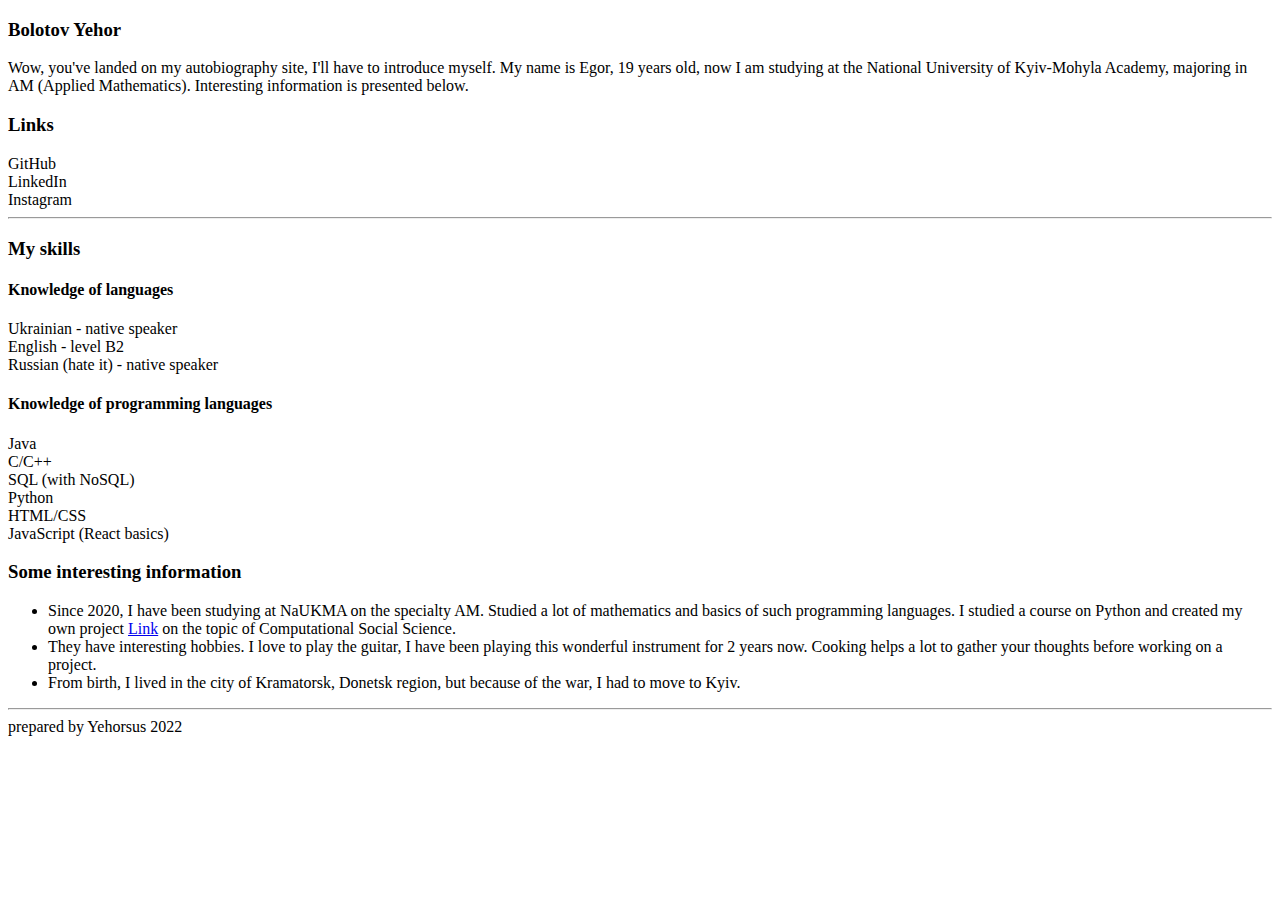
==== index.html @ 2097ce0c "added: autobio" ====
<!DOCTYPE html>
<html lang="en">
<head> 

    <meta charset="UTF-8">
    <meta http-equiv="X-UA-Compatible" content="IE=edge">
    <meta name="viewport" content="width=device-width, initial-scale=1.0">
    <link rel="stylesheet" href="css/style.css" />
    <title>My Autobiography</title>
    <meta name="viewport" content="width=device-width" />

</head>

<body>

    <div class="my_name"> 


        <div class="box_1">
            <a href="https://www.youtube.com/watch?v=dQw4w9WgXcQ" class="image_1"> </a>
        </div>

        <div class="box_2">
            <h3>Bolotov Yehor</h3>
            <p>  
                Wow, you've landed on my autobiography site, I'll have to introduce myself. 
                My name is Egor, 19 years old, now I am studying at the National University 
                of Kyiv-Mohyla Academy, majoring in AM (Applied Mathematics). Interesting information 
                is presented below.
            </p>
        </div>

        <div class="box_3">
            <h3>Links</h3>
            <div> 
                GitHub 
                <a href="https://github.com/yehorbolt" class="g_hub"></a>
            </div>
            <div> 
                LinkedIn 
                <a href="https://www.linkedin.com/in/yehor-bolotov-9575a4210/" class="l_in"></a>
            </div>
            
            <div> 
                Instagram 
                <a href="https://www.instagram.com/bolotovyehor/" class="i_gram"></a>
            </div>

        </div>


    </div>
   
    <hr class="hr_1"> 

    <div class="my_inf">

        <div class="box_4">
            <h3 id="m_sk">
                My skills
            </h3>
            <h4> Knowledge of languages </h4>

            <div>
                Ukrainian - native speaker
            </div>

            <div>
                English - level B2
            </div>
            
            <div>
                Russian (hate it) - native speaker
            </div>

            <h4> Knowledge of programming languages </h4>

            <div>
                Java
            </div>
                C/C++
            <div>
                SQL (with NoSQL)
            </div>
            <div>
                Python
            </div>
            <div>
                HTML/CSS
            </div> 
            <div>
                JavaScript (React basics)
            </div>    
            
        </div>

        <div class="box_5">
            <h3>
                Some interesting information
            </h3>
            <ul>
                <li>   
                  Since 2020, I have been studying at NaUKMA on the specialty AM. 
                  Studied a lot of mathematics and basics of such programming languages. 
                  I studied a course on Python and created my own project 
                  <a href="https://github.com/yehorbolt/telegram-data-analysis" class="g_link">Link</a>
                  on the topic of Computational Social Science.
                </li>
                <li>
                    They have interesting hobbies. I love to play the guitar, 
                    I have been playing this wonderful instrument for 2 years now. 
                    Cooking helps a lot to gather your thoughts before working on a project.
                </li>
                <li>
                    From birth, I lived in the city of Kramatorsk, Donetsk region, 
                    but because of the war, I had to move to Kyiv.
                </li>
            </ul>
        </div>

    </div>

    <hr class="hr_1"> 
    <div class="end">prepared by Yehorsus 2022</div>

</body>

</html>
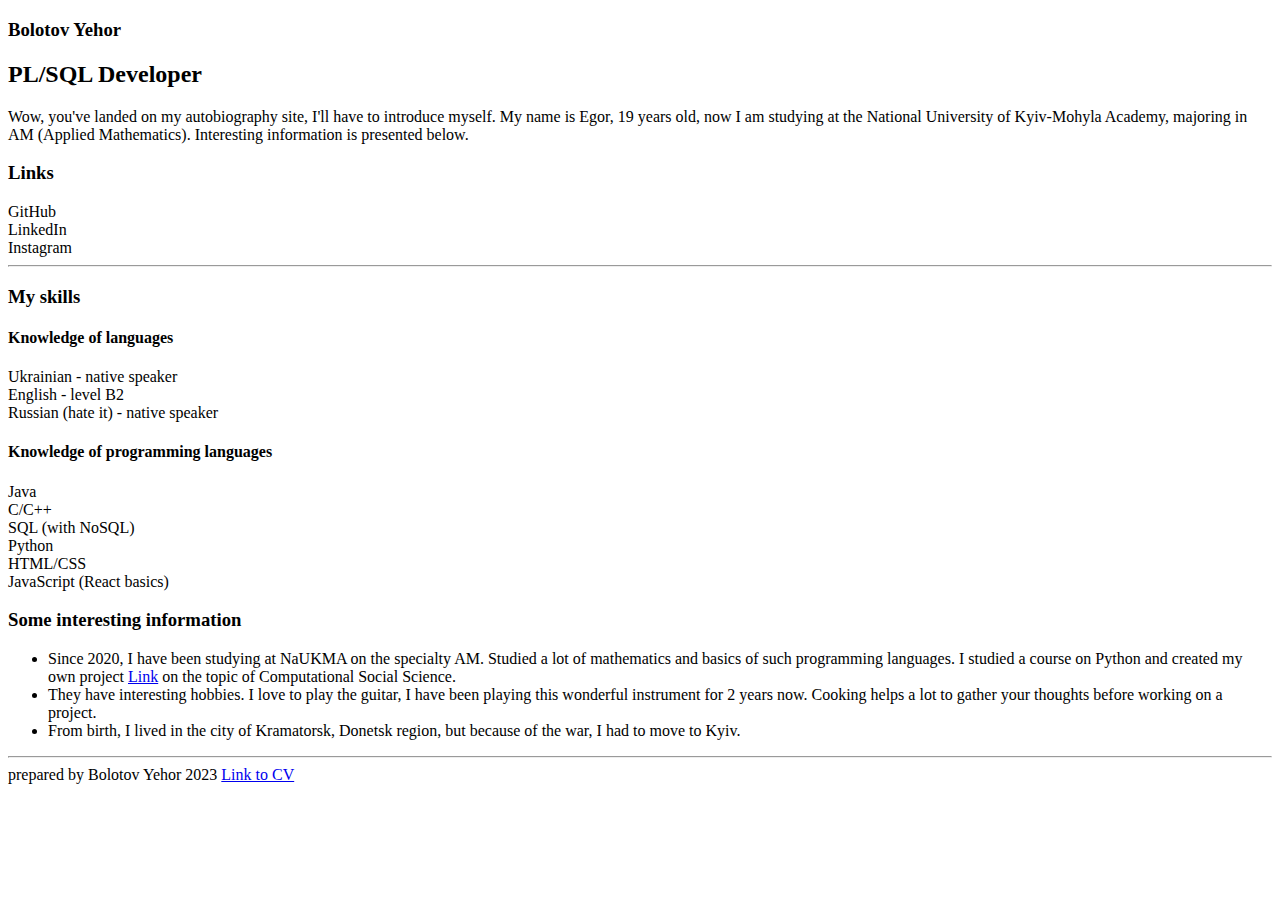
==== commit 34342963: "update2023" ====
--- a/index.html
+++ b/index.html
@@ -6,7 +6,7 @@
     <meta http-equiv="X-UA-Compatible" content="IE=edge">
     <meta name="viewport" content="width=device-width, initial-scale=1.0">
     <link rel="stylesheet" href="css/style.css" />
-    <title>My Autobiography</title>
+    <title>CV Bolotov Yehor</title>
     <meta name="viewport" content="width=device-width" />
 
 </head>
@@ -22,6 +22,7 @@
 
         <div class="box_2">
             <h3>Bolotov Yehor</h3>
+            <h2>PL/SQL Developer</h2>
             <p>  
                 Wow, you've landed on my autobiography site, I'll have to introduce myself. 
                 My name is Egor, 19 years old, now I am studying at the National University 
@@ -38,7 +39,7 @@
             </div>
             <div> 
                 LinkedIn 
-                <a href="https://www.linkedin.com/in/yehor-bolotov-9575a4210/" class="l_in"></a>
+                <a href="https://www.linkedin.com/in/yehor-bolotov-72469b285/" class="l_in"></a>
             </div>
             
             <div> 
@@ -121,7 +122,7 @@
     </div>
 
     <hr class="hr_1"> 
-    <div class="end">prepared by Yehorsus 2022</div>
+    <div class="end"> prepared by Bolotov Yehor 2023 <a href="https://yehorbolt.github.io">Link to CV</a> </div>
 
 </body>
 
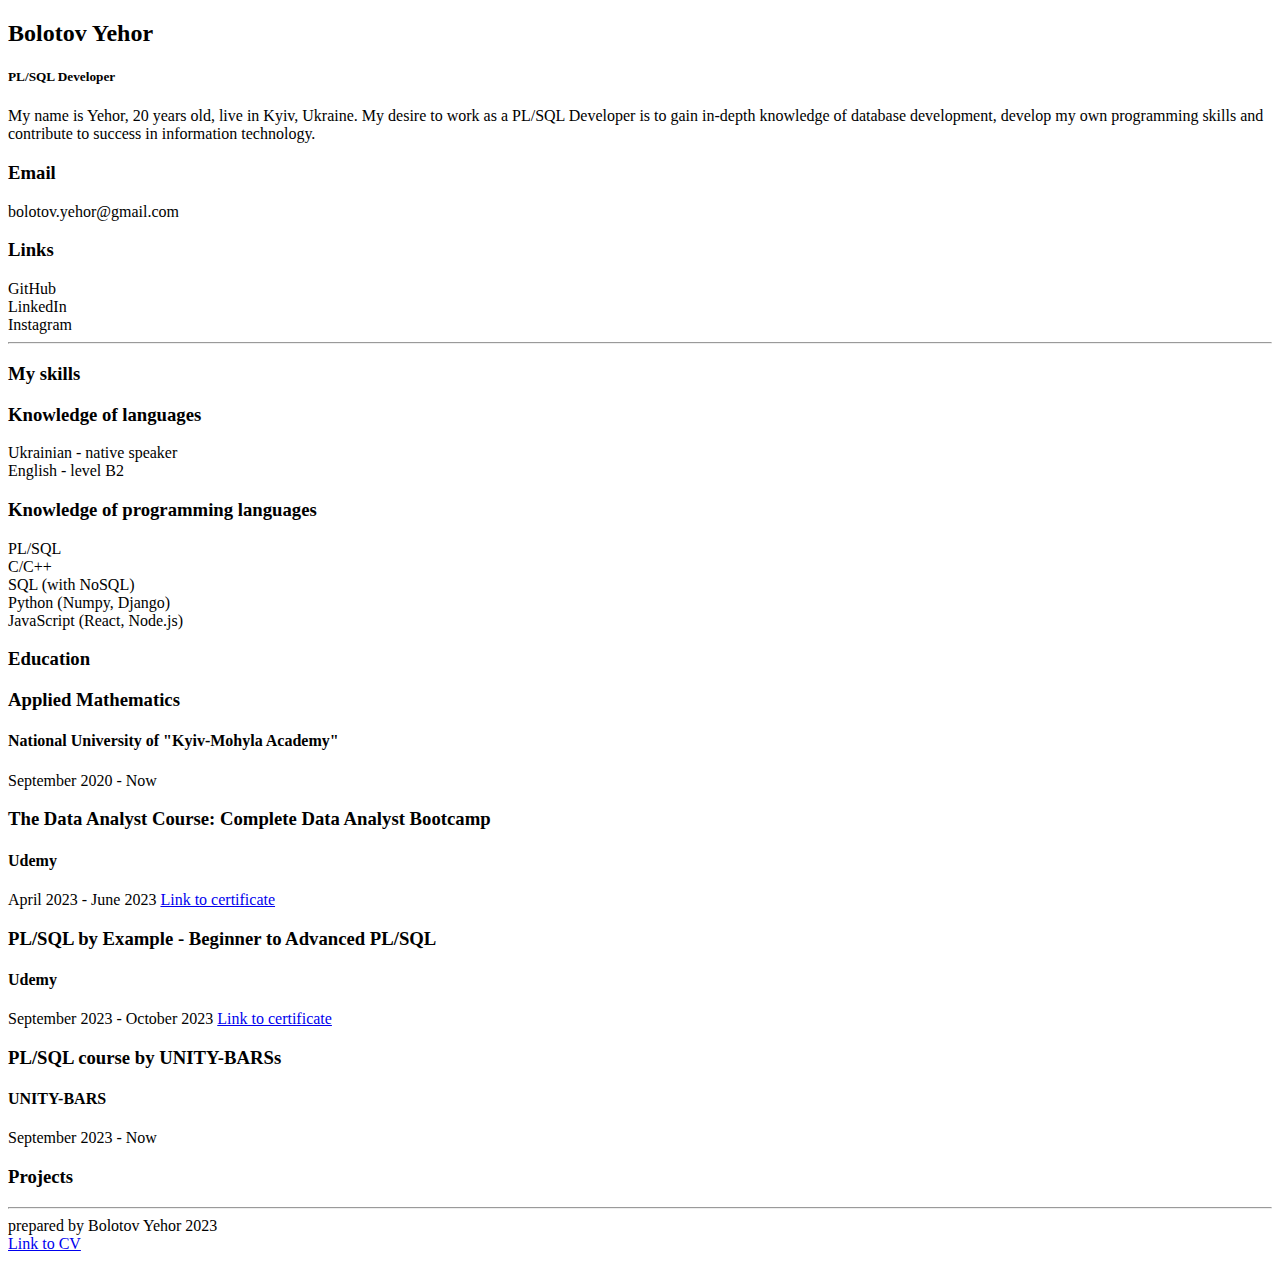
==== commit 0c19864d: "upd10" ====
--- a/index.html
+++ b/index.html
@@ -21,17 +21,18 @@
         </div>
 
         <div class="box_2">
-            <h3>Bolotov Yehor</h3>
-            <h2>PL/SQL Developer</h2>
+            <h2>Bolotov Yehor</h2>
+            <h5>PL/SQL Developer</h5>
             <p>  
-                Wow, you've landed on my autobiography site, I'll have to introduce myself. 
-                My name is Egor, 19 years old, now I am studying at the National University 
-                of Kyiv-Mohyla Academy, majoring in AM (Applied Mathematics). Interesting information 
-                is presented below.
+                My name is Yehor, 20 years old, live in Kyiv, Ukraine. My desire to work as a PL/SQL Developer 
+                is to gain in-depth knowledge of database development, develop my own programming 
+                skills and contribute to success in information technology. 
             </p>
         </div>
 
         <div class="box_3">
+            <h3>Email</h3>
+            <div>bolotov.yehor@gmail.com</div>
             <h3>Links</h3>
             <div> 
                 GitHub 
@@ -60,7 +61,7 @@
             <h3 id="m_sk">
                 My skills
             </h3>
-            <h4> Knowledge of languages </h4>
+            <h3> Knowledge of languages </h3>
 
             <div>
                 Ukrainian - native speaker
@@ -69,60 +70,64 @@
             <div>
                 English - level B2
             </div>
-            
-            <div>
-                Russian (hate it) - native speaker
-            </div>
 
-            <h4> Knowledge of programming languages </h4>
+            <h3> Knowledge of programming languages </h3>
 
             <div>
-                Java
+                PL/SQL
             </div>
                 C/C++
             <div>
                 SQL (with NoSQL)
             </div>
             <div>
-                Python
+                Python (Numpy, Django)
             </div>
             <div>
-                HTML/CSS
-            </div> 
-            <div>
-                JavaScript (React basics)
+                JavaScript (React, Node.js)
             </div>    
             
         </div>
 
         <div class="box_5">
             <h3>
-                Some interesting information
+                Education
+            </h3>
+                <div>
+                    <h3>Applied Mathematics</h3>
+                    <h4>National University of "Kyiv-Mohyla Academy"</h4>
+                    September 2020 - Now
+                </div>
+                <div>
+                   <h3>The Data Analyst Course: Complete Data Analyst Bootcamp</h3>
+                   <h4>Udemy</h4>
+                   April 2023 - June 2023
+                   <a href="https://www.udemy.com/certificate/UC-0a2f3bc2-9cd5-4a90-8990-234a04583069/" class="g_link">Link to certificate</a>
+                </div>
+                <div>
+                    <h3>PL/SQL by Example - Beginner to Advanced PL/SQL</h3>
+                    <h4>Udemy</h4>
+                    September 2023 - October 2023
+                    <a href="https://www.udemy.com/certificate/UC-0a2f3bc2-9cd5-4a90-8990-234a04583069/" class="g_link">Link to certificate</a>
+                </div>
+                 <div>
+                    <h3>PL/SQL course by UNITY-BARSs</h3>
+                    <h4>UNITY-BARS</h4>
+                    September 2023 - Now
+                </div>
+            <h3>
+                Projects
             </h3>
             <ul>
-                <li>   
-                  Since 2020, I have been studying at NaUKMA on the specialty AM. 
-                  Studied a lot of mathematics and basics of such programming languages. 
-                  I studied a course on Python and created my own project 
-                  <a href="https://github.com/yehorbolt/telegram-data-analysis" class="g_link">Link</a>
-                  on the topic of Computational Social Science.
-                </li>
-                <li>
-                    They have interesting hobbies. I love to play the guitar, 
-                    I have been playing this wonderful instrument for 2 years now. 
-                    Cooking helps a lot to gather your thoughts before working on a project.
-                </li>
-                <li>
-                    From birth, I lived in the city of Kramatorsk, Donetsk region, 
-                    but because of the war, I had to move to Kyiv.
-                </li>
+            
             </ul>
         </div>
 
     </div>
 
     <hr class="hr_1"> 
-    <div class="end"> prepared by Bolotov Yehor 2023 <a href="https://yehorbolt.github.io">Link to CV</a> </div>
+    <div class="end"> prepared by Bolotov Yehor 2023</div>
+    <div class="end"> <a href="https://yehorbolt.github.io" class="g_link">Link to CV</a> </div>
 
 </body>
 
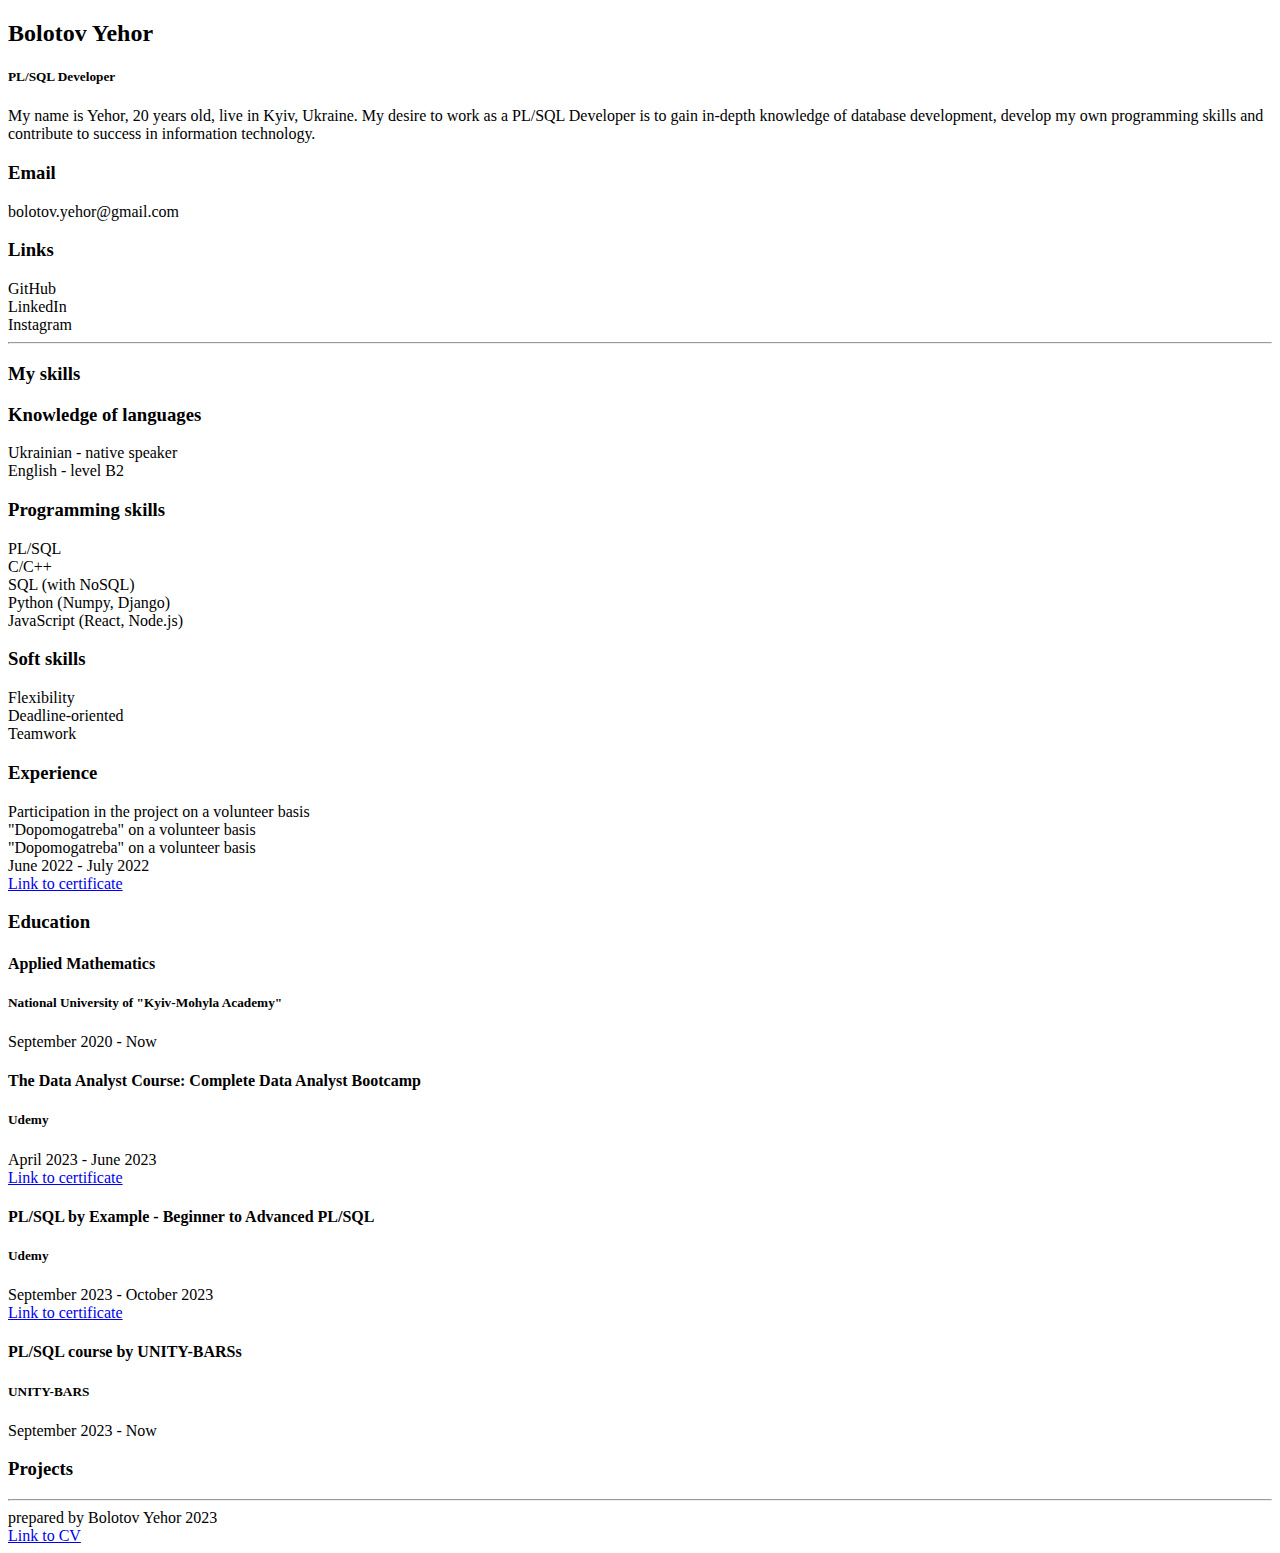
==== commit 9a5e3744: "upd...3" ====
--- a/index.html
+++ b/index.html
@@ -71,7 +71,7 @@
                 English - level B2
             </div>
 
-            <h3> Knowledge of programming languages </h3>
+            <h3> Programming skills </h3>
 
             <div>
                 PL/SQL
@@ -87,6 +87,33 @@
                 JavaScript (React, Node.js)
             </div>    
             
+            <h3> Soft skills </h3>
+            <div>
+                Flexibility
+            </div>
+            <div>
+                Deadline-oriented
+            </div>
+            <div>
+                Teamwork
+            </div>
+
+            <h3> Experience </h3>
+            <div>
+                Participation in the project on a volunteer basis
+            </div> 
+            <div>
+                "Dopomogatreba" on a volunteer basis
+            </div>
+            <div>
+                "Dopomogatreba" on a volunteer basis
+            </div>
+            <div>
+                June 2022 - July 2022
+            </div>
+            <div> 
+                <a href="https://github.com/yehorbolt/dopomogatreba" class="g_link">Link to certificate</a> 
+            </div>
         </div>
 
         <div class="box_5">
@@ -94,30 +121,31 @@
                 Education
             </h3>
                 <div>
-                    <h3>Applied Mathematics</h3>
-                    <h4>National University of "Kyiv-Mohyla Academy"</h4>
+                    <h4>Applied Mathematics</h4>
+                    <h5>National University of "Kyiv-Mohyla Academy"</h5>
                     September 2020 - Now
                 </div>
                 <div>
-                   <h3>The Data Analyst Course: Complete Data Analyst Bootcamp</h3>
-                   <h4>Udemy</h4>
-                   April 2023 - June 2023
-                   <a href="https://www.udemy.com/certificate/UC-0a2f3bc2-9cd5-4a90-8990-234a04583069/" class="g_link">Link to certificate</a>
+                   <h4>The Data Analyst Course: Complete Data Analyst Bootcamp</h4>
+                   <h5>Udemy</h5>
+                   <div>April 2023 - June 2023</div>
+                   <div> <a href="https://www.udemy.com/certificate/UC-0a2f3bc2-9cd5-4a90-8990-234a04583069/" class="g_link">Link to certificate</a> </div>
                 </div>
                 <div>
-                    <h3>PL/SQL by Example - Beginner to Advanced PL/SQL</h3>
-                    <h4>Udemy</h4>
-                    September 2023 - October 2023
-                    <a href="https://www.udemy.com/certificate/UC-0a2f3bc2-9cd5-4a90-8990-234a04583069/" class="g_link">Link to certificate</a>
+                    <h4>PL/SQL by Example - Beginner to Advanced PL/SQL</h4>
+                    <h5>Udemy</h5>
+                    <div>September 2023 - October 2023</div>
+                    <div> <a href="https://www.udemy.com/certificate/UC-0a2f3bc2-9cd5-4a90-8990-234a04583069/" class="g_link">Link to certificate</a> </div>
                 </div>
                  <div>
-                    <h3>PL/SQL course by UNITY-BARSs</h3>
-                    <h4>UNITY-BARS</h4>
-                    September 2023 - Now
+                    <h4>PL/SQL course by UNITY-BARSs</h4>
+                    <h5>UNITY-BARS</h5>
+                    <div>September 2023 - Now</div>
                 </div>
             <h3>
                 Projects
             </h3>
+
             <ul>
             
             </ul>
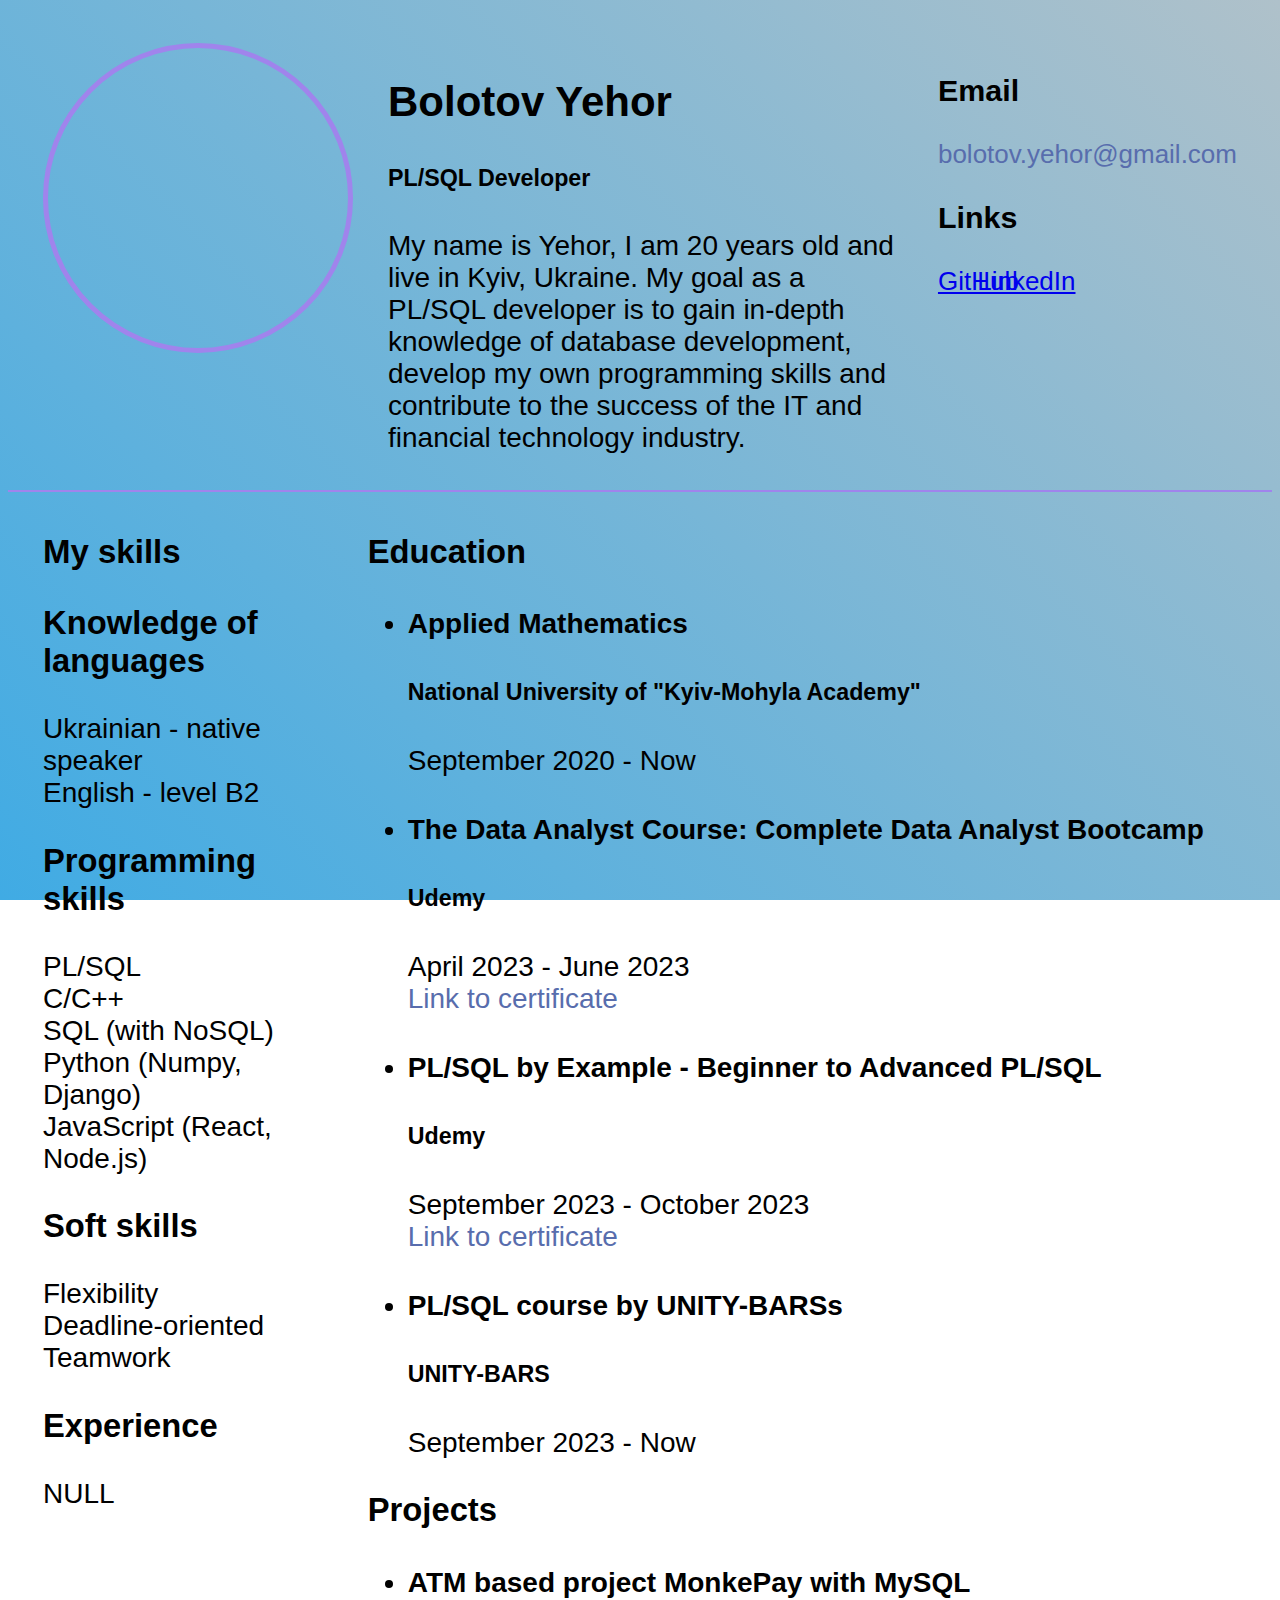
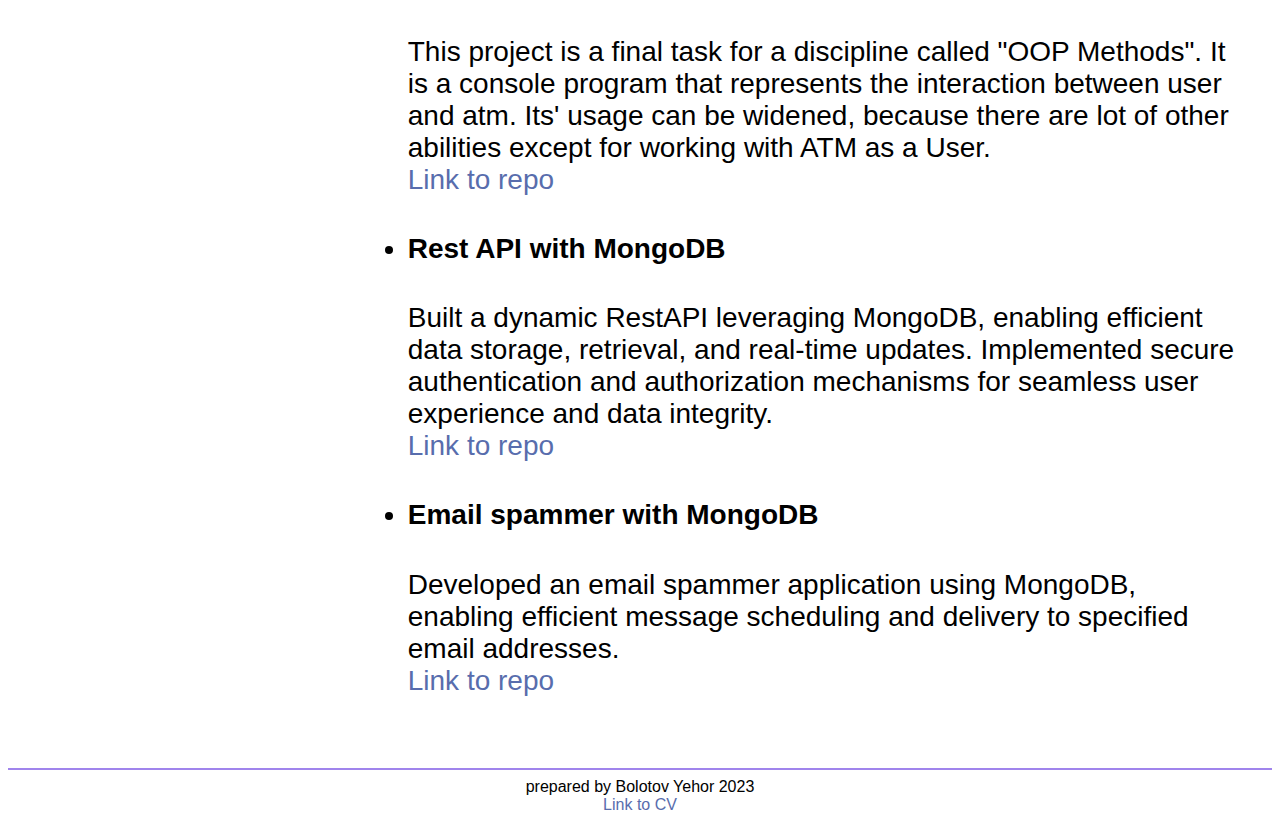
==== commit 6638f835: "updated CV" ====
--- a/index.html
+++ b/index.html
@@ -1,6 +1,7 @@
 <!DOCTYPE html>
 <html lang="en">
-<head> 
+
+<head>
 
     <meta charset="UTF-8">
     <meta http-equiv="X-UA-Compatible" content="IE=edge">
@@ -13,7 +14,7 @@
 
 <body>
 
-    <div class="my_name"> 
+    <div class="my_name">
 
 
         <div class="box_1">
@@ -23,37 +24,28 @@
         <div class="box_2">
             <h2>Bolotov Yehor</h2>
             <h5>PL/SQL Developer</h5>
-            <p>  
-                My name is Yehor, 20 years old, live in Kyiv, Ukraine. My desire to work as a PL/SQL Developer 
-                is to gain in-depth knowledge of database development, develop my own programming 
-                skills and contribute to success in information technology. 
+            <p>
+                My name is Yehor, I am 20 years old and live in Kyiv, Ukraine. My goal as a PL/SQL developer 
+                is to gain in-depth knowledge of database development, develop my own programming skills and contribute to the success of the IT and financial technology industry.
             </p>
         </div>
 
         <div class="box_3">
             <h3>Email</h3>
-            <div>bolotov.yehor@gmail.com</div>
+            <div>
+                <a href="mailto:bolotov.yehor@gmail.com" class="g_link">bolotov.yehor@gmail.com</a>
+            </div>
             <h3>Links</h3>
-            <div> 
-                GitHub 
-                <a href="https://github.com/yehorbolt" class="g_hub"></a>
+            <div class="contact-links">
+                <a href="https://github.com/yehorbolt" class="g_hub">GitHub</a>
+                <a href="https://www.linkedin.com/in/yehor-bolotov-72469b285/" class="l_in">LinkedIn</a>
             </div>
-            <div> 
-                LinkedIn 
-                <a href="https://www.linkedin.com/in/yehor-bolotov-72469b285/" class="l_in"></a>
-            </div>
-            
-            <div> 
-                Instagram 
-                <a href="https://www.instagram.com/bolotovyehor/" class="i_gram"></a>
-            </div>
-
         </div>
 
 
     </div>
-   
-    <hr class="hr_1"> 
+
+    <hr class="hr_1">
 
     <div class="my_inf">
 
@@ -63,97 +55,128 @@
             </h3>
             <h3> Knowledge of languages </h3>
 
-            <div>
+            <div class="div_ex1">
                 Ukrainian - native speaker
             </div>
 
-            <div>
+            <div class="div_ex1">
                 English - level B2
             </div>
 
             <h3> Programming skills </h3>
 
-            <div>
+            <div class="div_ex1">
                 PL/SQL
             </div>
+            <div class="div_ex1">
                 C/C++
-            <div>
+            </div>
+            <div class="div_ex1">
                 SQL (with NoSQL)
             </div>
-            <div>
+            <div class="div_ex1">
                 Python (Numpy, Django)
             </div>
-            <div>
+            <div class="div_ex1">
                 JavaScript (React, Node.js)
-            </div>    
-            
+            </div>
+
             <h3> Soft skills </h3>
-            <div>
+            <div class="div_ex1">
                 Flexibility
             </div>
-            <div>
+            <div class="div_ex1">
                 Deadline-oriented
             </div>
-            <div>
+            <div class="div_ex1">
                 Teamwork
             </div>
 
             <h3> Experience </h3>
-            <div>
-                Participation in the project on a volunteer basis
-            </div> 
-            <div>
-                "Dopomogatreba" on a volunteer basis
+            <div class="div_ex1">
+                NULL
             </div>
-            <div>
-                "Dopomogatreba" on a volunteer basis
-            </div>
-            <div>
-                June 2022 - July 2022
-            </div>
-            <div> 
-                <a href="https://github.com/yehorbolt/dopomogatreba" class="g_link">Link to certificate</a> 
-            </div>
+
         </div>
 
         <div class="box_5">
             <h3>
                 Education
             </h3>
-                <div>
+            <ul>
+                <li class="div_ex">
                     <h4>Applied Mathematics</h4>
                     <h5>National University of "Kyiv-Mohyla Academy"</h5>
-                    September 2020 - Now
-                </div>
-                <div>
-                   <h4>The Data Analyst Course: Complete Data Analyst Bootcamp</h4>
-                   <h5>Udemy</h5>
-                   <div>April 2023 - June 2023</div>
-                   <div> <a href="https://www.udemy.com/certificate/UC-0a2f3bc2-9cd5-4a90-8990-234a04583069/" class="g_link">Link to certificate</a> </div>
-                </div>
-                <div>
+                    <div>September 2020 - Now </div>
+                </li>
+                <li class="div_ex">
+                    <h4>The Data Analyst Course: Complete Data Analyst Bootcamp</h4>
+                    <h5>Udemy</h5>
+                    <div>April 2023 - June 2023 </div>
+                    <div>
+                        <a href="https://www.udemy.com/certificate/UC-0a2f3bc2-9cd5-4a90-8990-234a04583069/"
+                            class="g_link">Link to certificate</a>
+                    </div>
+                </li>
+                <li class="div_ex">
                     <h4>PL/SQL by Example - Beginner to Advanced PL/SQL</h4>
                     <h5>Udemy</h5>
                     <div>September 2023 - October 2023</div>
-                    <div> <a href="https://www.udemy.com/certificate/UC-0a2f3bc2-9cd5-4a90-8990-234a04583069/" class="g_link">Link to certificate</a> </div>
-                </div>
-                 <div>
+                    <div>
+                        <a href="https://www.udemy.com/certificate/UC-3bdb7b49-d916-44a2-baf9-c7c7fe23cfab/"
+                            class="g_link">Link to certificate</a>
+                    </div>
+                </li>
+                <li class="div_ex">
                     <h4>PL/SQL course by UNITY-BARSs</h4>
                     <h5>UNITY-BARS</h5>
                     <div>September 2023 - Now</div>
-                </div>
+                </li>
+            </ul>
+
             <h3>
                 Projects
             </h3>
 
             <ul>
-            
+                <li class="div_ex">
+                    <h4>ATM based project MonkePay with MySQL</h4>
+                    <div>
+                        This project is a final task for a discipline called "OOP Methods". It is a console program that represents the interaction 
+                        between user and atm. Its' usage can be widened, because there are lot of other abilities except for working with ATM as a User.
+                    </div>
+                    <div>
+                        <a href="https://github.com/yehorbolt/MOOP_SYB"
+                            class="g_link">Link to repo</a>
+                    </div>
+                </li>
+                <li class="div_ex">
+                    <h4>Rest API with MongoDB</h4>
+                    <div>
+                        Built a dynamic RestAPI leveraging MongoDB, enabling efficient data storage, retrieval, and real-time updates. 
+                        Implemented secure authentication and authorization mechanisms for seamless user experience and data integrity.
+                    </div>
+                    <div>
+                        <a href="https://github.com/yehorbolt/RestAPI"
+                            class="g_link">Link to repo</a>
+                    </div>
+                </li>
+                <li class="div_ex">
+                    <h4>Email spammer with MongoDB</h4>
+                    <div>
+                        Developed an email spammer application using MongoDB, enabling efficient message scheduling and delivery to specified email addresses.
+                    </div>
+                    <div>
+                        <a href="https://github.com/yehorbolt/EmailSpammer"
+                            class="g_link">Link to repo</a>
+                    </div>
+                </li>
             </ul>
         </div>
 
     </div>
 
-    <hr class="hr_1"> 
+    <hr class="hr_1">
     <div class="end"> prepared by Bolotov Yehor 2023</div>
     <div class="end"> <a href="https://yehorbolt.github.io" class="g_link">Link to CV</a> </div>
 
--- a/css/style.css
+++ b/css/style.css
@@ -0,0 +1,417 @@
+
+/* element */
+body{
+  background: linear-gradient(45deg,#40abe4, #afc1ca) no-repeat center center fixed;
+  background-size: 100% 100%;
+ 
+}
+/* id */
+#my_f_name{
+    color:rgb(44, 198, 44);
+    text-align: left;
+}
+
+/* id */
+#my_bio{
+    color:gray;
+    text-align: left;
+}
+
+
+/* class */
+.my_name{
+    padding-top: 35px;
+    padding-left: 35px;
+    padding-right: 35px;
+    display: flex;
+    justify-content: center;
+}
+
+
+.box_1{
+    background-repeat: no-repeat;
+    flex:25;
+}
+
+
+.image_1{
+    background: url(../images/chad.jpg);
+    width: 300px;
+    height: 300px;
+    border-radius: 300px; 
+    background-repeat: no-repeat;
+    display: block;
+    border: 5px solid #a084ec;
+    background-size: 300px 300px;
+}
+
+.image_1:hover{
+    background: url(../images/chad1.jpg);
+    background-repeat: no-repeat;
+    transition: all 0.5s ease-in-out;
+}
+
+
+.box_2{
+    margin-left: 35px;
+    flex:60;
+    font-family: 'Segoe UI', Tahoma, Geneva, Verdana, sans-serif;
+    font-size: 28px;
+}
+
+.box_3{
+    margin-left: 35px;
+    flex:15;
+    font-family: 'Segoe UI', Tahoma, Geneva, Verdana, sans-serif;
+    font-size: 26px;
+}
+
+
+.g_hub{
+    background: url(../images/g_hub_32.png);
+    display: inline-block;
+    width: 32px;
+    height: 32px;
+}
+ 
+.l_in{
+    background: url(../images/l_in_32.png);
+    display: inline-block;
+    width: 32px;
+    height: 32px;
+}
+
+.i_gram{
+    background: url(../images/i_gram_32.png);
+    display: inline-block;
+    width: 32px;
+    height: 32px;
+}
+
+.my_inf{
+    padding-bottom: 35px;
+    padding-left: 35px;
+    padding-right: 35px;
+    display: flex;
+    justify-content: center;
+    
+}
+
+.box_4{
+    flex:25;
+    font-family: 'Segoe UI', Tahoma, Geneva, Verdana, sans-serif;
+    font-size: 28px;
+}
+
+.box_5{
+    margin-left: 35px;
+    flex:75;
+    font-family: 'Segoe UI', Tahoma, Geneva, Verdana, sans-serif;
+    font-size: 28px;
+}
+
+.l_box5{
+    list-style: none;
+}
+
+#m_sk{
+    font-family: 'Segoe UI', Tahoma, Geneva, Verdana, sans-serif;
+    font-size: 33px;
+}
+
+.hr_1{
+    border: none;
+    background-color: #a084ec; 
+    color: #a084ec; 
+    height: 2px; 
+}
+
+.end{
+    display: flex;
+    justify-content: center;
+    font-family: 'Segoe UI', Tahoma, Geneva, Verdana, sans-serif;
+    font-size: 16px;
+}
+
+.g_link{
+    text-decoration: none;
+    color: #586dad;
+}
+
+.g_link:hover{
+    color: #3d6084;
+}
+
+
+@media (max-width:1200px) {
+    .my_name{
+        max-width: 1130px;
+    }
+    .my_inf{
+        max-width: 1130px;
+    }
+    .image_1{
+        background: url(../images/chad.jpg);
+        width: 250px;
+        height: 250px;
+        border-radius: 250px; 
+        background-size: 250px 250px;
+    }
+    .image_1:hover{
+        background: url(../images/chad1.jpg);
+    }
+    .box_2{
+        font-size: 24px;
+    }
+    .box_3{
+        font-size: 22px;
+    }
+    .box_4{
+        font-size: 18px;
+    }
+    .box_5{
+        font-size: 24px;
+    }
+    #m_sk{
+        font-size: 29px;
+    }
+    .end{
+        font-size: 12px;
+    }
+    .g_hub{
+        background: url(../images/g_hub_30.png);
+        width: 30px;
+        height: 30px;
+    }
+    .l_in{
+        background: url(../images/l_in_30.png);
+        width: 30px;
+        height: 30px;
+    }
+    .i_gram{
+        background: url(../images/i_gram_30.png);
+        width: 30px;
+        height: 30px;
+    }
+}
+
+@media (max-width:992px) {
+    .my_name{
+        max-width: 922px;
+    }
+    .my_inf{
+        max-width: 922px;
+    }
+    .image_1{
+        background: url(../images/chad.jpg);
+        width: 200px;
+        height: 200px;
+        border-radius: 200px; 
+        border: 4px solid #a084ec;
+        background-size: 200px 200px;
+    }
+    .image_1:hover{
+        background: url(../images/chad1.jpg);
+    }
+    .box_2{
+        font-size: 20px;
+    }
+    .box_3{
+        font-size: 18px;
+    }
+    .box_4{
+        font-size: 14px;
+    }
+    .box_5{
+        font-size: 20px;
+    }
+    #m_sk{
+        font-size: 25px;
+    }
+    .end{
+        font-size: 10px;
+    }
+    .g_hub{
+        background: url(../images/g_hub_26.png);
+        width: 26px;
+        height: 26px;
+    }
+    .l_in{
+        background: url(../images/l_in_26.png);
+        width: 26px;
+        height: 26px;
+    }
+    .i_gram{
+        background: url(../images/i_gram_26.png);
+        width: 26px;
+        height: 26px;
+    }
+}
+
+@media (max-width:760px) {
+    .my_name{
+        max-width: none;
+        padding-top: 15px;
+        padding-left: 15px;
+        padding-right: 15px;
+    }
+    .my_inf{
+        max-width: none;
+        padding-top: 15px;
+        padding-left: 15px;
+        padding-right: 15px;
+    }
+    .image_1{
+        background: url(../images/chad.jpg);
+        width: 150px;
+        height: 150px;
+        border-radius: 150px; 
+        background-size: 150px 150px;
+    }
+    .image_1:hover{
+        background: url(../images/chad1.jpg);
+    }
+    .box_2{
+        margin-left: 15px;
+        font-size: 18px;
+    }
+    .box_3{
+        margin-left: 15px;
+        font-size: 16px;
+    }
+    .box_4{
+        margin-left: 15px;
+        font-size: 14px;
+    }
+    .box_5{
+        margin-left: 15px;
+        font-size: 18px;
+    }
+    #m_sk{
+        font-size: 23px;
+    }
+    .end{
+        font-size: 12px;
+    }
+    .g_hub{
+        background: url(../images/g_hub_22.png);
+        width: 22px;
+        height: 22px;
+    }
+    .l_in{
+        background: url(../images/l_in_22.png);
+        width: 22px;
+        height: 22px;
+    }
+    .i_gram{
+        background: url(../images/i_gram_22.png);
+        width: 22px;
+        height: 22px;
+    }
+}
+
+@media (min-width:321px) and (max-width:759px){
+    .my_name{
+        max-width: none;
+    }
+    .my_inf{
+        max-width: none;
+    }
+    .image_1{
+        background: url(../images/chad.jpg);
+        width: 110px;
+        height: 110px;
+        border-radius: 110px; 
+        background-size: 110px 110px;
+        border: 2px solid #a084ec;
+    }
+    .image_1:hover{
+        background: url(../images/chad1.jpg);
+    }
+    .box_2{
+        font-size: 12px;
+    }
+    .box_3{
+        font-size: 10px;
+    }
+    .box_4{
+        font-size: 10px;
+    }
+    .box_5{
+        font-size: 12px;
+    }
+    #m_sk{
+        font-size: 12px;
+    }
+    .end{
+        font-size: 10px;
+    }
+    .g_hub{
+        background: url(../images/g_hub_16.png);
+        width: 16px;
+        height: 16px;
+    }
+    .l_in{
+        background: url(../images/l_in_16.png);
+        width: 16px;
+        height: 16px;
+    }
+    .i_gram{
+        background: url(../images/i_gram_16.png);
+        width: 16px;
+        height: 16px;
+    }
+}
+
+@media only screen and (max-width:320px){
+    .my_name{
+        max-width: none;
+    }
+    .my_inf{
+        max-width: none;
+    }
+    .image_1{
+        background: url(../images/chad.jpg);
+        width: 80px;
+        height: 80px;
+        border-radius: 80px; 
+        background-size: 80px 80px;
+        border: 2px solid #a084ec;
+    }
+    .image_1:hover{
+        background: url(../images/chad1.jpg);
+    }
+    .box_2{
+        font-size: 12px;
+    }
+    .box_3{
+        font-size: 10px;
+    }
+    .box_4{
+        font-size: 12px;
+    }
+    .box_5{
+        font-size: 12px;
+    }
+    #m_sk{
+        font-size: 15px;
+    }
+    .end{
+        font-size: 10px;
+    }
+    .g_hub{
+        background: url(../images/g_hub_16.png);
+        width: 16px;
+        height: 16px;
+    }
+    .l_in{
+        background: url(../images/l_in_16.png);
+        width: 16px;
+        height: 16px;
+    }
+    .i_gram{
+        background: url(../images/i_gram_16.png);
+        width: 16px;
+        height: 16px;
+    }
+}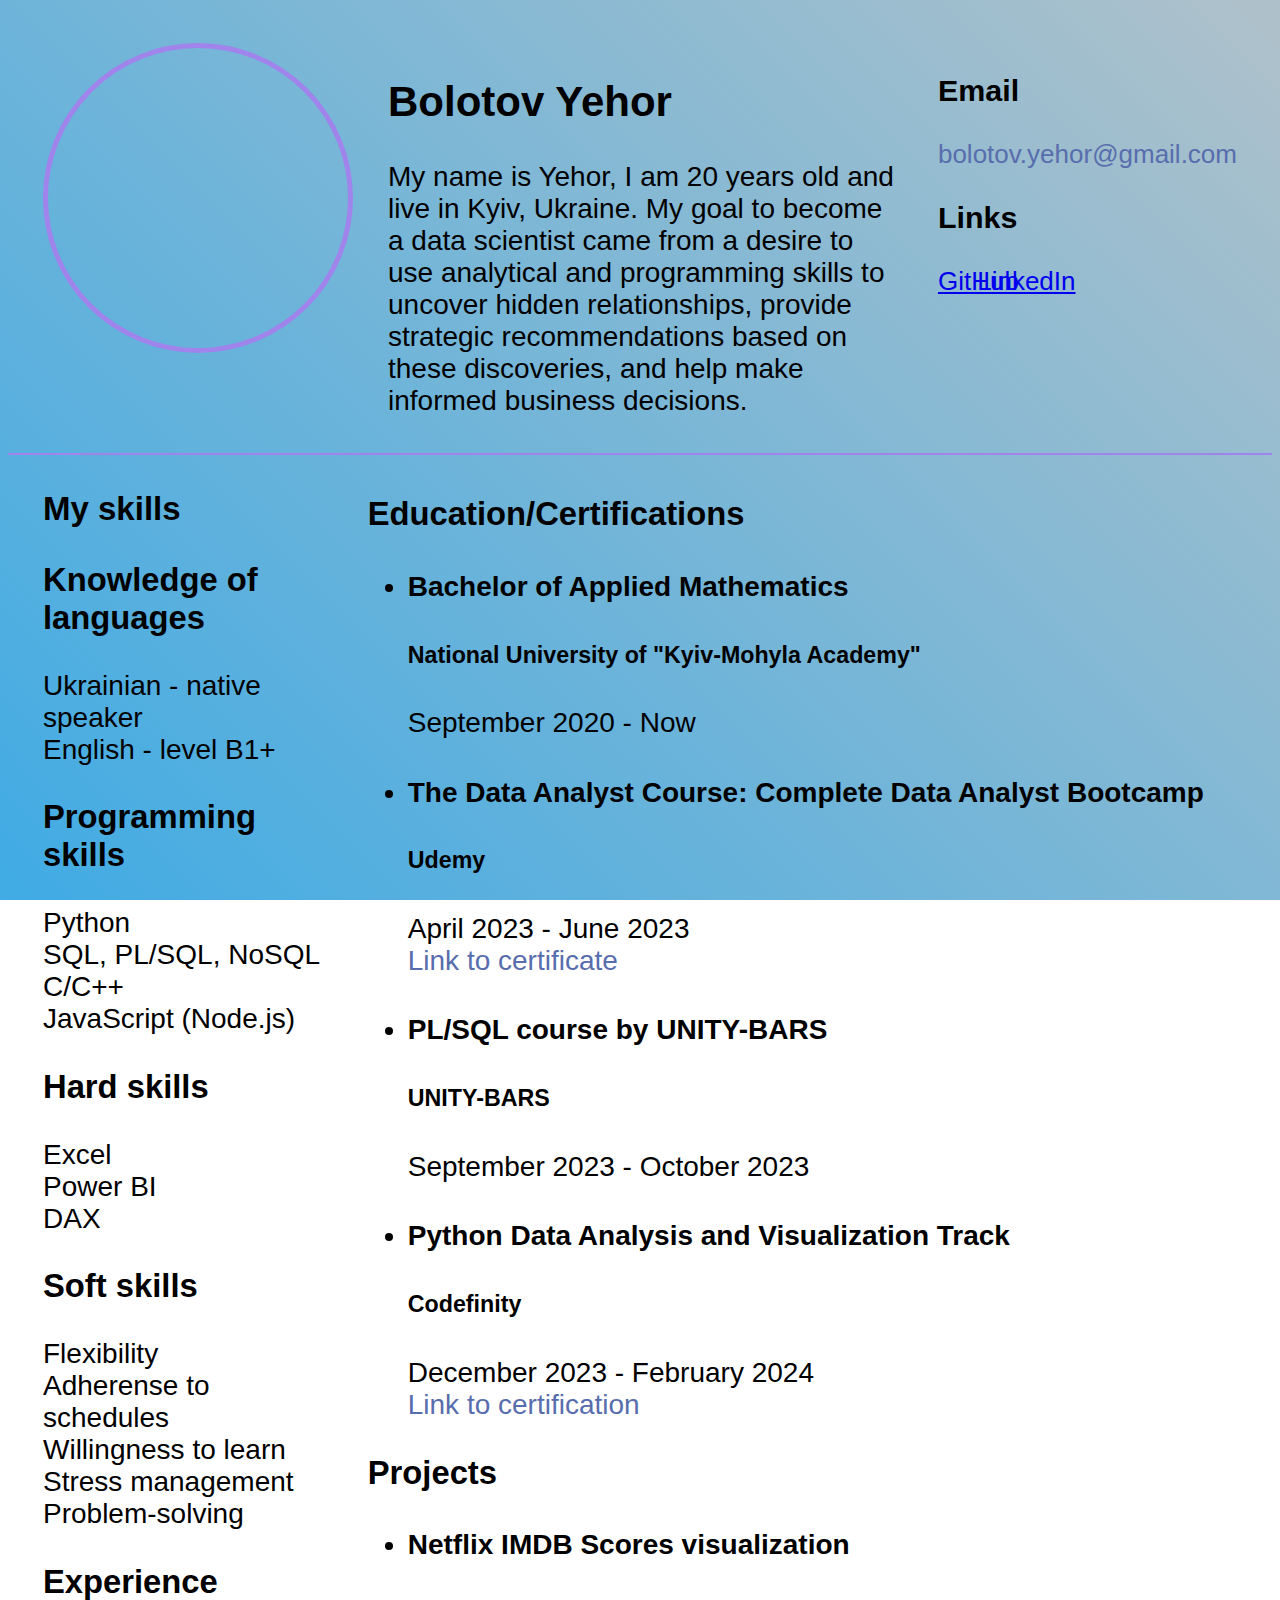
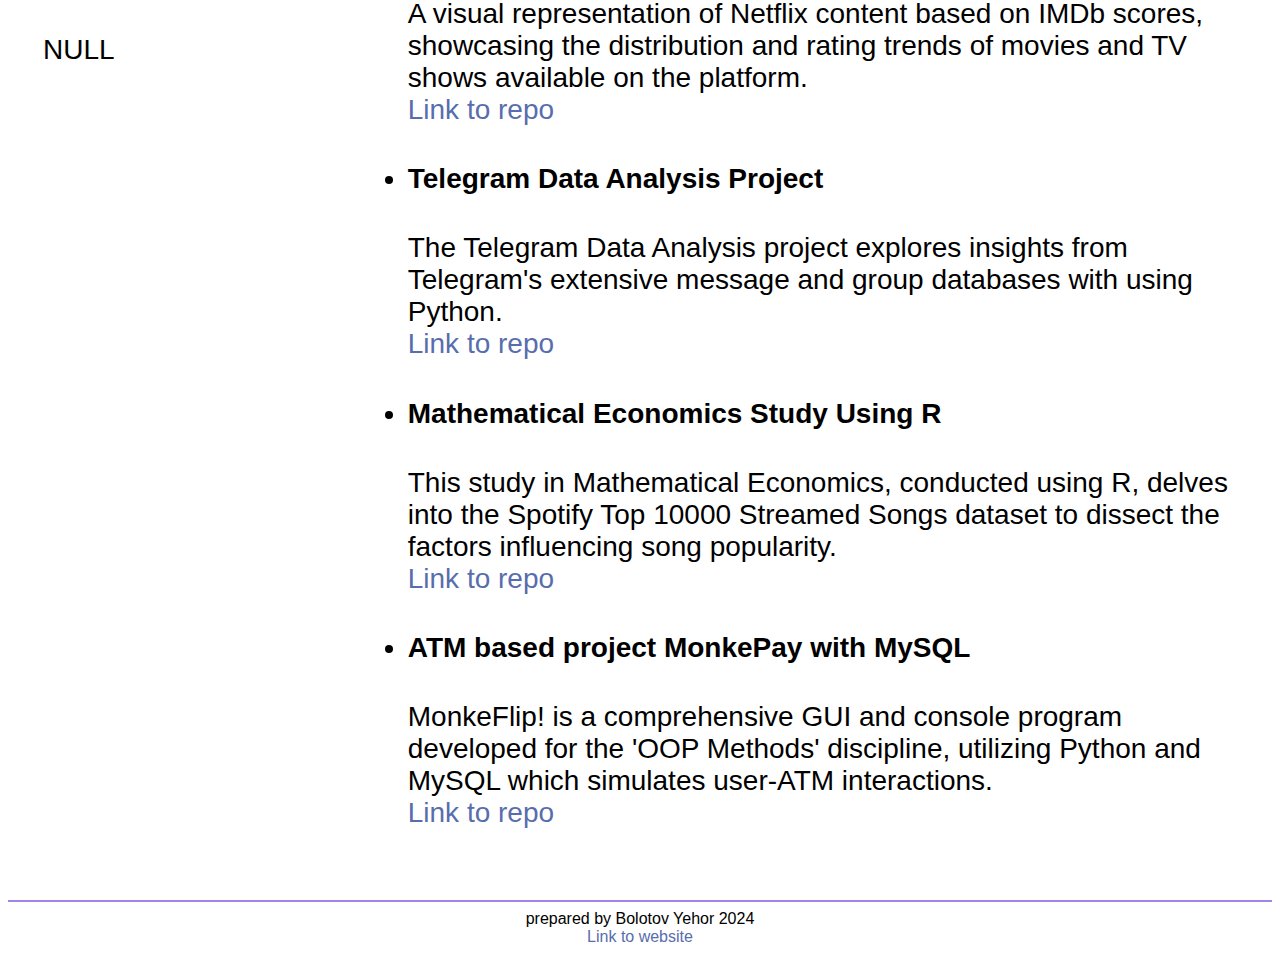
==== commit 177afdb7: "upd 2024" ====
--- a/index.html
+++ b/index.html
@@ -7,7 +7,7 @@
     <meta http-equiv="X-UA-Compatible" content="IE=edge">
     <meta name="viewport" content="width=device-width, initial-scale=1.0">
     <link rel="stylesheet" href="css/style.css" />
-    <title>CV Bolotov Yehor</title>
+    <title>My website</title>
     <meta name="viewport" content="width=device-width" />
 
 </head>
@@ -23,10 +23,8 @@
 
         <div class="box_2">
             <h2>Bolotov Yehor</h2>
-            <h5>PL/SQL Developer</h5>
             <p>
-                My name is Yehor, I am 20 years old and live in Kyiv, Ukraine. My goal as a PL/SQL developer 
-                is to gain in-depth knowledge of database development, develop my own programming skills and contribute to the success of the IT and financial technology industry.
+                My name is Yehor, I am 20 years old and live in Kyiv, Ukraine. My goal to become a data scientist came from a desire to use analytical and programming skills to uncover hidden relationships, provide strategic recommendations based on these discoveries, and help make informed business decisions.
             </p>
         </div>
 
@@ -50,9 +48,9 @@
     <div class="my_inf">
 
         <div class="box_4">
-            <h3 id="m_sk">
+            <h2 id="m_sk">
                 My skills
-            </h3>
+            </h2>
             <h3> Knowledge of languages </h3>
 
             <div class="div_ex1">
@@ -60,25 +58,33 @@
             </div>
 
             <div class="div_ex1">
-                English - level B2
+                English - level B1+
             </div>
 
             <h3> Programming skills </h3>
 
             <div class="div_ex1">
-                PL/SQL
+                Python
+            </div>
+            <div class="div_ex1">
+                SQL, PL/SQL, NoSQL
             </div>
             <div class="div_ex1">
                 C/C++
             </div>
             <div class="div_ex1">
-                SQL (with NoSQL)
-            </div>
-            <div class="div_ex1">
-                Python (Numpy, Django)
-            </div>
-            <div class="div_ex1">
-                JavaScript (React, Node.js)
+                JavaScript (Node.js)
+            </div>
+
+            <h3> Hard skills </h3>
+            <div class="div_ex1">
+                Excel
+            </div>
+            <div class="div_ex1">
+                Power BI
+            </div>
+            <div class="div_ex1">
+                DAX
             </div>
 
             <h3> Soft skills </h3>
@@ -86,12 +92,18 @@
                 Flexibility
             </div>
             <div class="div_ex1">
-                Deadline-oriented
-            </div>
-            <div class="div_ex1">
-                Teamwork
-            </div>
-
+                Adherense to schedules
+            </div>
+            <div class="div_ex1">
+                Willingness to learn
+            </div>
+            <div class="div_ex1">
+                Stress management
+            </div>
+            <div class="div_ex1">
+                Problem-solving
+            </div>
+            
             <h3> Experience </h3>
             <div class="div_ex1">
                 NULL
@@ -101,11 +113,11 @@
 
         <div class="box_5">
             <h3>
-                Education
+                Education/Certifications
             </h3>
             <ul>
                 <li class="div_ex">
-                    <h4>Applied Mathematics</h4>
+                    <h4>Bachelor of Applied Mathematics</h4>
                     <h5>National University of "Kyiv-Mohyla Academy"</h5>
                     <div>September 2020 - Now </div>
                 </li>
@@ -119,18 +131,18 @@
                     </div>
                 </li>
                 <li class="div_ex">
-                    <h4>PL/SQL by Example - Beginner to Advanced PL/SQL</h4>
-                    <h5>Udemy</h5>
+                    <h4>PL/SQL course by UNITY-BARS</h4>
+                    <h5>UNITY-BARS</h5>
                     <div>September 2023 - October 2023</div>
-                    <div>
-                        <a href="https://www.udemy.com/certificate/UC-3bdb7b49-d916-44a2-baf9-c7c7fe23cfab/"
-                            class="g_link">Link to certificate</a>
-                    </div>
-                </li>
-                <li class="div_ex">
-                    <h4>PL/SQL course by UNITY-BARSs</h4>
-                    <h5>UNITY-BARS</h5>
-                    <div>September 2023 - Now</div>
+                </li>
+                <li class="div_ex">
+                    <h4>Python Data Analysis and Visualization Track</h4>
+                    <h5>Codefinity</h5>
+                    <div>December 2023 - February 2024</div>
+                    <div>
+                        <a href="https://ua.codefinity.com/certificate/1875c079-99c2-4dd6-906b-94cc624b995a/track/cec141ba-8616-4736-9d4e-666151aea4a2?onNotFound=/courses/tracks/cec141ba-8616-4736-9d4e-666151aea4a2?isCertificateModalOpen=true"
+                            class="g_link">Link to certification</a>
+                    </div>
                 </li>
             </ul>
 
@@ -139,46 +151,59 @@
             </h3>
 
             <ul>
+
+                <li class="div_ex">
+                    <h4> Netflix IMDB Scores visualization </h4>
+                    <div>
+                        A visual representation of Netflix content based on IMDb scores, showcasing the distribution and rating trends of movies and TV shows available on the platform.
+                    </div>
+                    <div>
+                        <a href="https://github.com/yehorbolt/netflix-imdb-analysis"
+                            class="g_link">Link to repo</a>
+                    </div>
+                </li>
+
+                <li class="div_ex">
+                    <h4> Telegram Data Analysis Project </h4>
+                    <div>
+                        The Telegram Data Analysis project explores insights from Telegram's extensive message and group databases with using Python.
+                    </div>
+                    <div>
+                        <a href="https://github.com/yehorbolt/telegram-data-analysis"
+                            class="g_link">Link to repo</a>
+                    </div>
+                </li>
+
+                <li class="div_ex">
+                    <h4> Mathematical Economics Study Using R </h4>
+                    <div>
+                        This study in Mathematical Economics, conducted using R, delves into the Spotify Top 10000 Streamed Songs dataset to dissect the factors influencing 
+                        song popularity. 
+                    </div>
+                    <div>
+                        <a href="https://github.com/yehorbolt/math-economics-on-r"
+                            class="g_link">Link to repo</a>
+                    </div>
+                </li>
                 <li class="div_ex">
                     <h4>ATM based project MonkePay with MySQL</h4>
                     <div>
-                        This project is a final task for a discipline called "OOP Methods". It is a console program that represents the interaction 
-                        between user and atm. Its' usage can be widened, because there are lot of other abilities except for working with ATM as a User.
+                        MonkeFlip! is a comprehensive GUI and console program developed for the 'OOP Methods' discipline, utilizing Python and MySQL which
+                        simulates user-ATM interactions.
                     </div>
                     <div>
                         <a href="https://github.com/yehorbolt/MOOP_SYB"
                             class="g_link">Link to repo</a>
                     </div>
                 </li>
-                <li class="div_ex">
-                    <h4>Rest API with MongoDB</h4>
-                    <div>
-                        Built a dynamic RestAPI leveraging MongoDB, enabling efficient data storage, retrieval, and real-time updates. 
-                        Implemented secure authentication and authorization mechanisms for seamless user experience and data integrity.
-                    </div>
-                    <div>
-                        <a href="https://github.com/yehorbolt/RestAPI"
-                            class="g_link">Link to repo</a>
-                    </div>
-                </li>
-                <li class="div_ex">
-                    <h4>Email spammer with MongoDB</h4>
-                    <div>
-                        Developed an email spammer application using MongoDB, enabling efficient message scheduling and delivery to specified email addresses.
-                    </div>
-                    <div>
-                        <a href="https://github.com/yehorbolt/EmailSpammer"
-                            class="g_link">Link to repo</a>
-                    </div>
-                </li>
             </ul>
         </div>
 
     </div>
 
     <hr class="hr_1">
-    <div class="end"> prepared by Bolotov Yehor 2023</div>
-    <div class="end"> <a href="https://yehorbolt.github.io" class="g_link">Link to CV</a> </div>
+    <div class="end"> prepared by Bolotov Yehor 2024</div>
+    <div class="end"> <a href="https://yehorbolt.github.io" class="g_link">Link to website</a> </div>
 
 </body>
 
